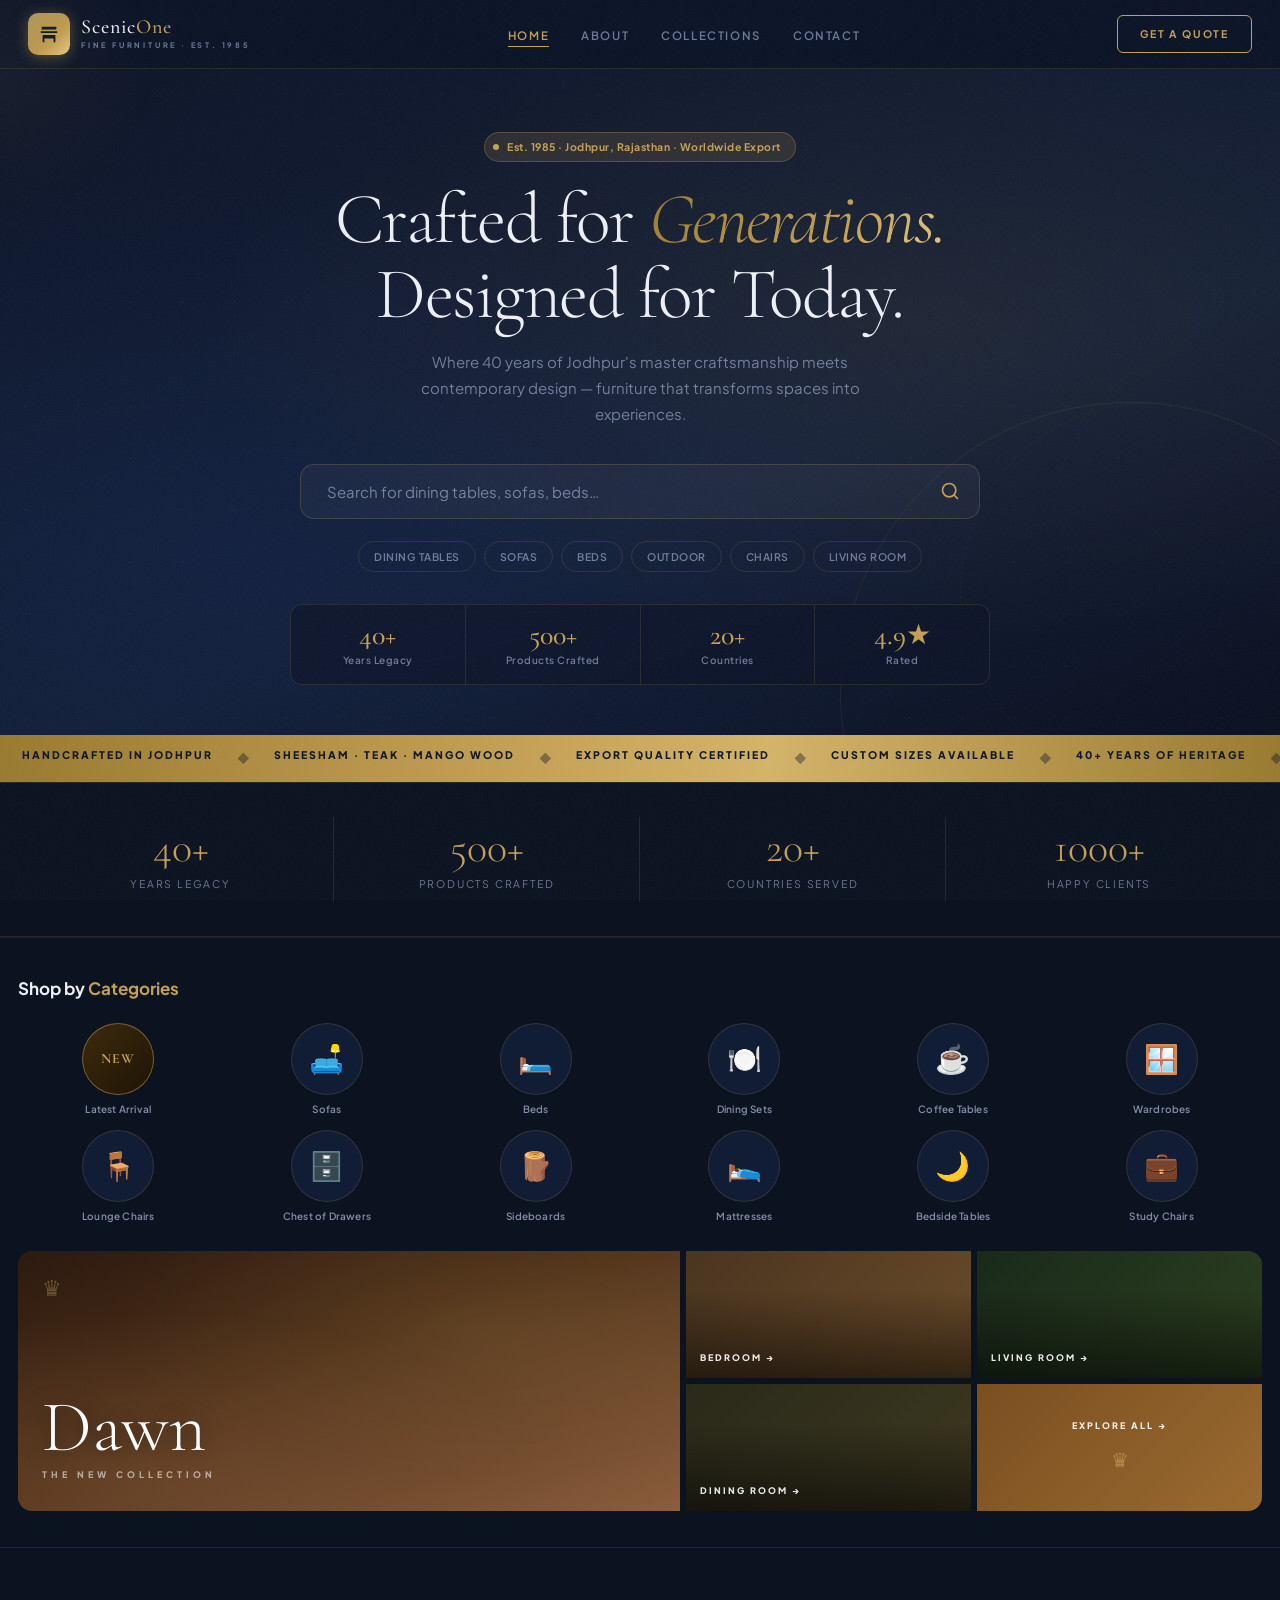
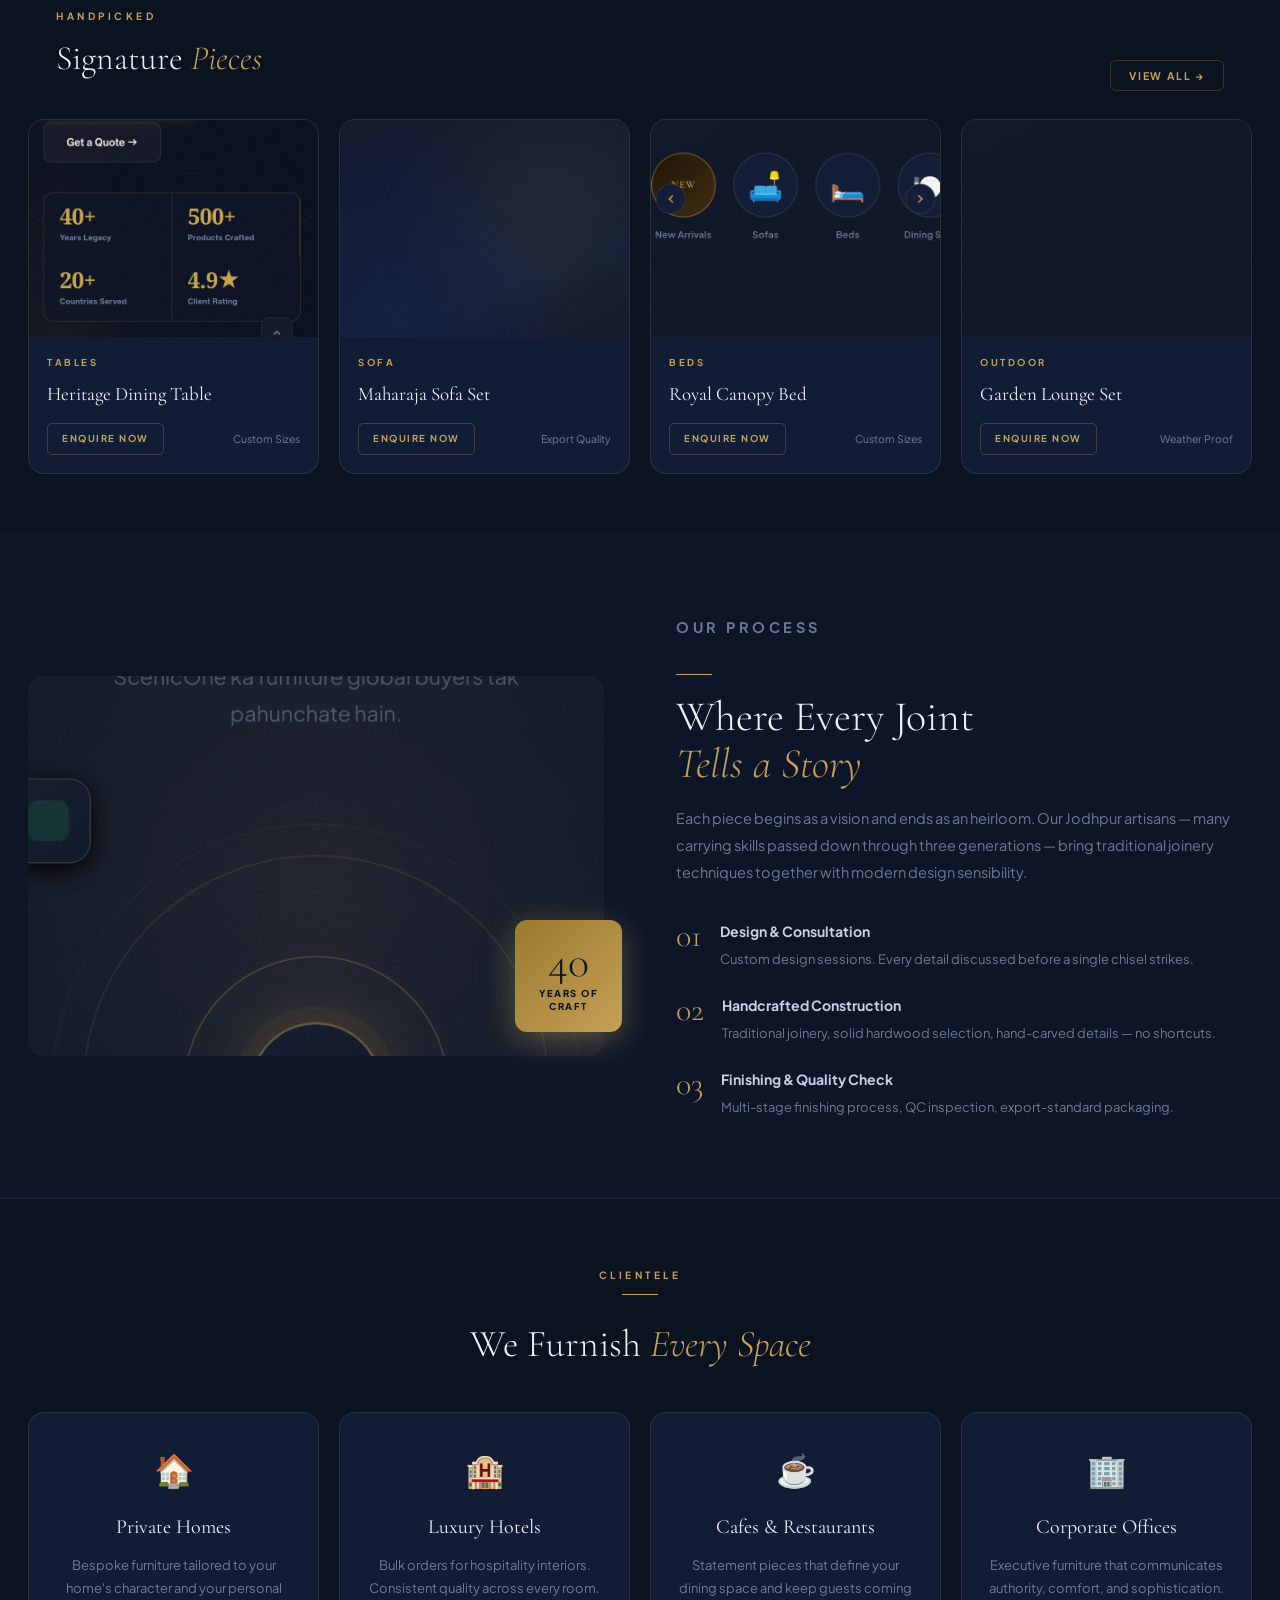
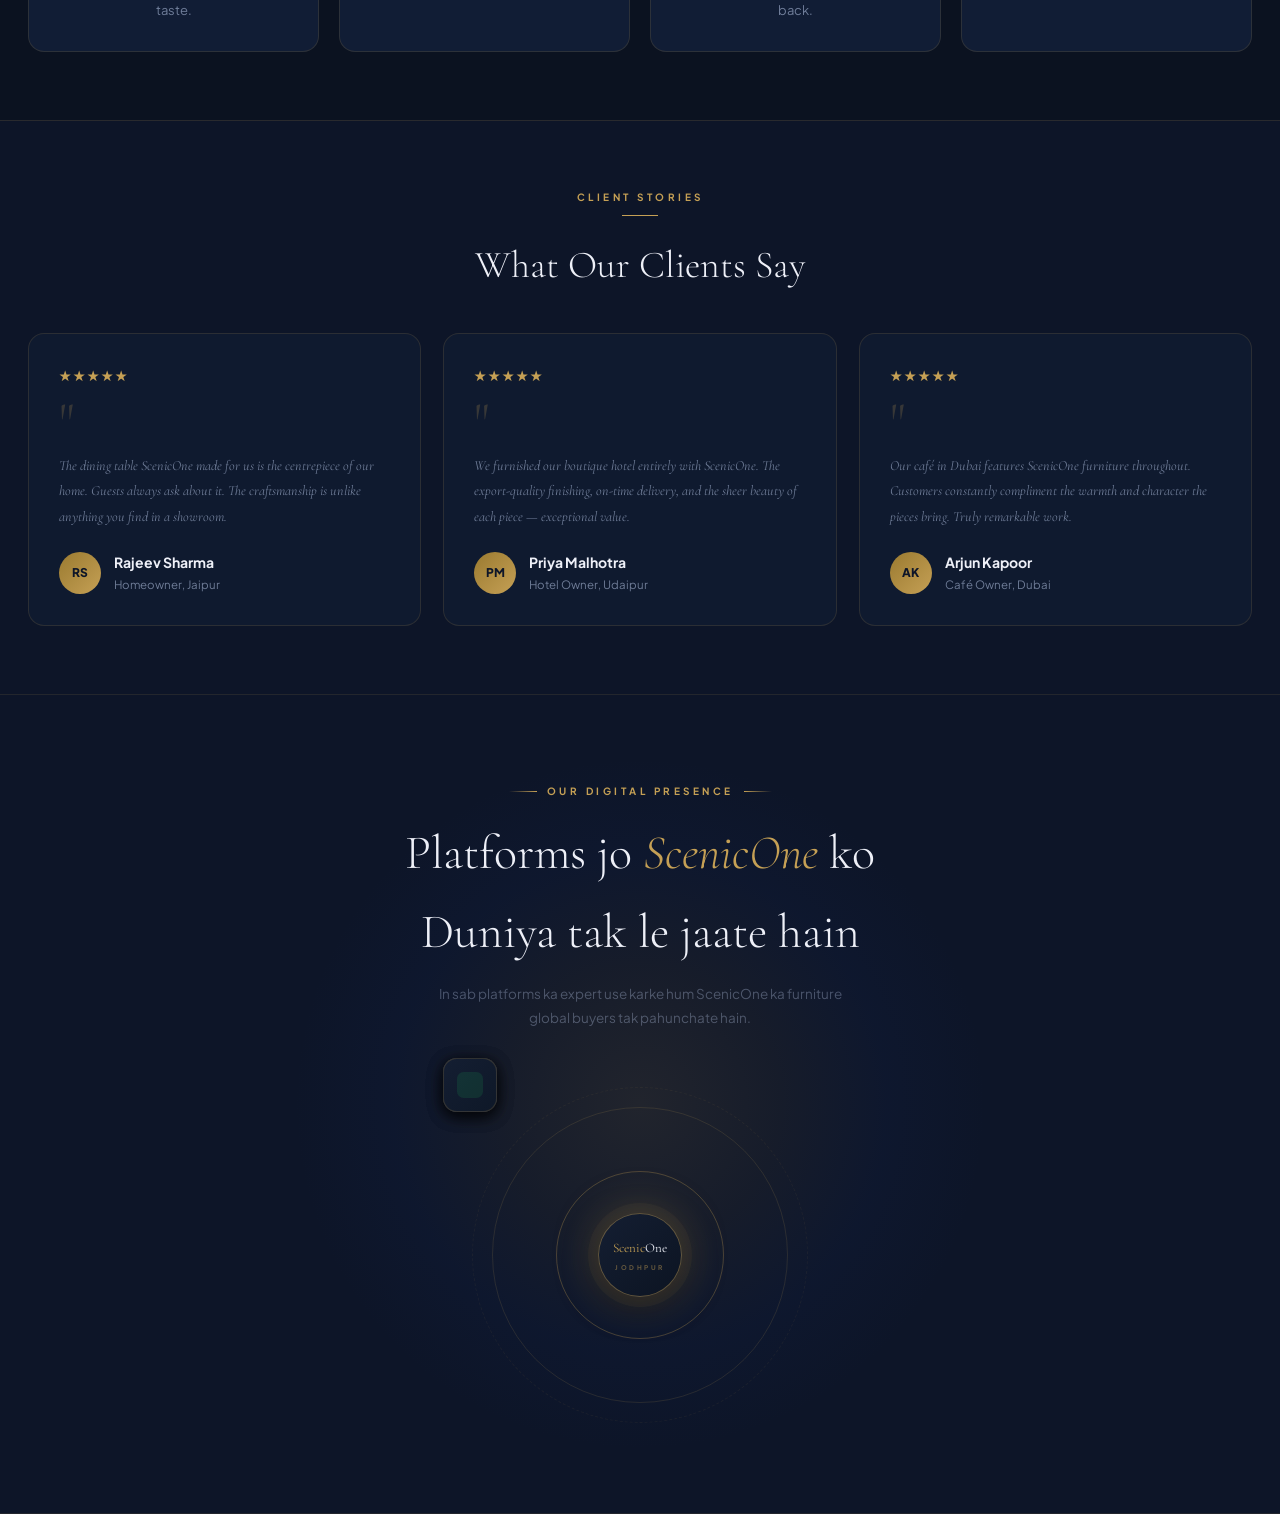
==== scenicone-v3.html @ be7e0709 "Add files via upload" ====
<!DOCTYPE html>
<html lang="en">
<head>
<meta charset="UTF-8"/>
<meta name="viewport" content="width=device-width, initial-scale=1.0"/>
<title>ScenicOne Furniture — Luxury Handcrafted Furniture, Jodhpur</title>
<meta name="description" content="ScenicOne crafts premium handmade furniture in Jodhpur, Rajasthan. 40+ years of heritage craftsmanship. Tables, chairs, beds, sofas, dining sets & outdoor furniture. Worldwide export."/>
<meta name="keywords" content="furniture jodhpur, handcrafted furniture india, luxury furniture rajasthan, export furniture jodhpur, scenicone furniture, wooden furniture jodhpur"/>
<meta name="author" content="ScenicOne Furniture"/>
<meta property="og:title" content="ScenicOne Furniture — Luxury Handcrafted Furniture"/>
<meta property="og:description" content="40+ years of Jodhpur craftsmanship. Premium furniture for homes, hotels, restaurants & offices. Worldwide export."/>
<meta property="og:type" content="website"/>
<meta property="og:url" content="https://www.scenicone.com"/>
<meta name="theme-color" content="#c5a055"/>
<link rel="preconnect" href="https://fonts.googleapis.com"/>
<link rel="preconnect" href="https://fonts.gstatic.com" crossorigin/>
<link href="https://fonts.googleapis.com/css2?family=Cormorant+Garamond:ital,wght@0,300;0,400;0,500;0,600;1,300;1,400;1,600&family=Plus+Jakarta+Sans:wght@300;400;500;600;700;800&display=swap" rel="stylesheet"/>
<style>
/* ═══════════════════════════════════════
   ROOT — Midnight Navy + Warm Gold
═══════════════════════════════════════ */
:root{
  --gold:#c5a055;
  --gold-mid:#d4b468;
  --gold-light:#e8cc88;
  --gold-deep:#9a7a30;
  --gold-pale:rgba(197,160,85,0.08);
  --gold-pale2:rgba(197,160,85,0.15);
  --gold-dim:rgba(197,160,85,0.5);
  --bg:#0d1528;
  --bg2:#0b1220;
  --bg3:#111d35;
  --bg4:#0f192e;
  --card:#111d35;
  --card2:#0f1a2f;
  --border:rgba(197,160,85,0.15);
  --border2:rgba(255,255,255,0.06);
  --divider:rgba(255,255,255,0.05);
  --text:#eef0f8;
  --text2:#c8d0e8;
  --muted:rgba(180,195,225,0.58);
  --muted2:rgba(180,195,225,0.35);
  --radius:12px;
  --radius-lg:16px;
  --shadow:0 4px 24px rgba(0,0,0,0.45);
  --shadow-lg:0 12px 48px rgba(0,0,0,0.55);
  --shadow-gold:0 4px 24px rgba(197,160,85,0.18);
}
*{margin:0;padding:0;box-sizing:border-box;}
html{scroll-behavior:smooth;}
body{
  background:var(--bg);color:var(--text);
  font-family:'Plus Jakarta Sans',sans-serif;
  font-size:15px;line-height:1.65;overflow-x:hidden;
}

/* Grain overlay */
body::before{
  content:'';position:fixed;inset:0;
  background-image:url("data:image/svg+xml,%3Csvg xmlns='http://www.w3.org/2000/svg' width='260' height='260'%3E%3Cfilter id='n'%3E%3CfeTurbulence type='fractalNoise' baseFrequency='0.78' numOctaves='4' stitchTiles='stitch'/%3E%3CfeColorMatrix type='saturate' values='0'/%3E%3C/filter%3E%3Crect width='260' height='260' filter='url(%23n)' opacity='1'/%3E%3C/svg%3E");
  opacity:0.04;pointer-events:none;z-index:9998;
}

/* Scroll bar */
::-webkit-scrollbar{width:4px;}
::-webkit-scrollbar-track{background:var(--bg2);}
::-webkit-scrollbar-thumb{background:rgba(197,160,85,0.35);border-radius:2px;}
::-webkit-scrollbar-thumb:hover{background:var(--gold);}

/* Progress bar */
#scroll-bar{
  position:fixed;top:0;left:0;height:2px;
  background:linear-gradient(90deg,var(--gold-deep),var(--gold),var(--gold-light));
  width:0%;z-index:9999;
  box-shadow:0 0 8px rgba(197,160,85,0.5);
}

/* ═══ UTILITIES ═══ */
.label-caps{font-size:10px;letter-spacing:3.5px;text-transform:uppercase;color:var(--gold);font-weight:700;display:block;}
.gold-line{width:36px;height:1px;background:var(--gold);margin:10px 0 18px;}
.gold-line.center{margin:10px auto 18px;}
em{font-style:italic;color:var(--gold);}
.serif{font-family:'Cormorant Garamond',serif;}

/* ═══ REVEAL ═══ */
.reveal{opacity:1;transform:none;transition:opacity 0.65s ease,transform 0.65s ease;}
.reveal.visible{opacity:1;transform:none;}
.reveal-delay-1{transition-delay:0.11s;}
.reveal-delay-2{transition-delay:0.22s;}
.reveal-delay-3{transition-delay:0.33s;}

/* Cursor glow */
#cursor-glow{
  position:fixed;width:320px;height:320px;border-radius:50%;
  background:radial-gradient(circle,rgba(197,160,85,0.05) 0%,transparent 70%);
  pointer-events:none;z-index:9990;
  transform:translate(-50%,-50%);
  transition:left 0.12s ease,top 0.12s ease;
}

/* ═══════════════════════════════════════
   NAV
═══════════════════════════════════════ */
#navbar{
  position:fixed;top:0;left:0;right:0;z-index:1000;
  background:rgba(13,21,40,0.92);
  backdrop-filter:blur(22px) saturate(1.3);
  -webkit-backdrop-filter:blur(22px) saturate(1.3);
  border-bottom:1px solid var(--border);
  transition:all 0.3s;
}
#navbar .container{
  max-width:1280px;margin:0 auto;padding:0 28px;
  display:flex;align-items:center;justify-content:space-between;height:68px;
}
#navbar.scrolled{background:rgba(10,16,34,0.98);box-shadow:0 2px 24px rgba(0,0,0,0.5);}

/* Logo */
.nav-logo{display:flex;align-items:center;gap:11px;text-decoration:none;}
.logo-icon{
  width:42px;height:42px;border-radius:10px;flex-shrink:0;
  background:linear-gradient(135deg,var(--gold-deep) 0%,var(--gold) 65%,var(--gold-light) 100%);
  display:flex;align-items:center;justify-content:center;
  box-shadow:0 2px 14px rgba(197,160,85,0.4);
  position:relative;overflow:hidden;
}
.logo-icon::before{content:'';position:absolute;inset:0;background:linear-gradient(135deg,rgba(255,255,255,0.22) 0%,transparent 55%);}
.logo-icon svg{width:22px;height:22px;fill:#0d1528;position:relative;z-index:1;}
.logo-text-wrap{display:flex;flex-direction:column;}
.logo-text{
  font-family:'Cormorant Garamond',serif;
  font-size:20px;font-weight:500;letter-spacing:1px;line-height:1;color:var(--text);
}
.logo-text span{color:var(--gold);}
.logo-sub{font-size:7.5px;font-weight:700;letter-spacing:2.8px;text-transform:uppercase;color:var(--muted);margin-top:2px;}

.nav-links{display:flex;gap:32px;list-style:none;}
.nav-links a{
  font-size:11.5px;font-weight:600;letter-spacing:1.6px;
  text-transform:uppercase;text-decoration:none;
  color:var(--muted);transition:color 0.2s;
  position:relative;padding-bottom:2px;
}
.nav-links a::after{content:'';position:absolute;bottom:-2px;left:0;width:0;height:1px;background:var(--gold);transition:width 0.25s;}
.nav-links a:hover,.nav-links a.active{color:var(--gold);}
.nav-links a:hover::after,.nav-links a.active::after{width:100%;}

.nav-right{display:flex;align-items:center;gap:12px;}
.btn-nav-cta{
  padding:9px 22px;border:1.5px solid var(--gold);color:var(--gold);
  background:transparent;font-family:'Plus Jakarta Sans',sans-serif;
  font-size:10.5px;font-weight:700;letter-spacing:1.8px;
  text-transform:uppercase;text-decoration:none;border-radius:6px;
  transition:all 0.22s;
}
.btn-nav-cta:hover{background:var(--gold);color:#0d1528;}

.nav-hamburger{display:none;flex-direction:column;gap:5px;background:none;border:none;cursor:pointer;padding:4px;}
.nav-hamburger span{display:block;width:22px;height:1.5px;background:var(--text);border-radius:2px;transition:all 0.3s;}

.nav-mobile-menu{
  display:none;position:fixed;top:68px;left:0;right:0;
  background:rgba(10,16,32,0.99);backdrop-filter:blur(24px);
  border-bottom:1px solid var(--border);
  padding:12px 28px 24px;z-index:999;flex-direction:column;gap:2px;
}
.nav-mobile-menu.open{display:flex;}
.nav-mobile-menu a{
  color:var(--text);text-decoration:none;
  font-size:15px;padding:13px 0;
  border-bottom:1px solid var(--divider);transition:color 0.2s;
}
.nav-mobile-menu a:hover{color:var(--gold);}

/* ═══════════════════════════════════════
   SEARCH HERO
═══════════════════════════════════════ */
#search-hero{
  margin-top:68px;
  background:linear-gradient(160deg,#0d1528 0%,#111d35 60%,#0a1020 100%);
  padding:64px 28px 50px;position:relative;overflow:hidden;
}
#search-hero::before{
  content:'';position:absolute;inset:0;
  background:
    radial-gradient(ellipse at 72% 38%,rgba(197,160,85,0.08) 0%,transparent 55%),
    radial-gradient(ellipse at 18% 72%,rgba(30,60,140,0.15) 0%,transparent 55%);
  pointer-events:none;
}
/* Star-dot pattern */
#search-hero::after{
  content:'';position:absolute;inset:0;
  background-image:radial-gradient(rgba(197,160,85,0.22) 1px,transparent 1px);
  background-size:52px 52px;opacity:0.18;pointer-events:none;
}
/* Spinning rings in hero */
.hero-ring{
  position:absolute;border-radius:50%;pointer-events:none;
}
.hero-ring-1{
  right:-140px;top:50%;width:580px;height:580px;
  border:1px solid rgba(197,160,85,0.09);
  animation:spin-slow 48s linear infinite;
}
.hero-ring-2{
  right:-60px;top:50%;width:380px;height:380px;
  border:1px dashed rgba(197,160,85,0.06);
  animation:spin-slow 30s linear infinite reverse;
}
@keyframes spin-slow{
  from{transform:translateY(-50%) rotate(0deg);}
  to{transform:translateY(-50%) rotate(360deg);}
}

.search-hero-inner{max-width:1280px;margin:0 auto;position:relative;z-index:1;}
.search-hero-top{text-align:center;margin-bottom:34px;}
.search-hero-top .label-caps{margin-bottom:16px;}
.search-hero-top h1{
  font-family:'Cormorant Garamond',serif;
  font-size:clamp(38px,6vw,72px);
  font-weight:300;line-height:1.05;letter-spacing:-1.5px;
  color:var(--text);margin-bottom:16px;
}
.search-hero-top h1 em{
  background:linear-gradient(120deg,var(--gold-deep) 0%,var(--gold) 35%,var(--gold-light) 55%,var(--gold) 100%);
  background-size:200% auto;
  -webkit-background-clip:text;-webkit-text-fill-color:transparent;background-clip:text;
  font-style:italic;animation:shine 4s linear infinite;
}
@keyframes shine{0%{background-position:0% center;}100%{background-position:200% center;}}
.search-hero-top p{font-size:15px;color:var(--muted);max-width:480px;margin:0 auto;line-height:1.75;}

/* Pill badge */
.hero-pill{
  display:inline-flex;align-items:center;gap:8px;
  background:var(--gold-pale2);border:1px solid rgba(197,160,85,0.28);
  padding:5px 14px 5px 8px;border-radius:100px;margin-bottom:20px;
}
.hero-pill .pdot{width:6px;height:6px;background:var(--gold);border-radius:50%;animation:pulse 1.8s infinite;}
@keyframes pulse{0%,100%{opacity:1;}50%{opacity:0.3;}}
.hero-pill .ptxt{font-size:10.5px;font-weight:700;color:var(--gold);letter-spacing:0.5px;}

/* Stats row in hero */
.hero-stats-bar{
  display:flex;gap:0;
  border:1px solid var(--border);border-radius:var(--radius);
  overflow:hidden;background:rgba(13,21,40,0.7);
  backdrop-filter:blur(12px);
  max-width:700px;margin:32px auto 0;
}
.hstat{padding:16px 24px;border-right:1px solid var(--border);flex:1;text-align:center;}
.hstat:last-child{border-right:none;}
.hstat .hnum{
  font-family:'Cormorant Garamond',serif;
  font-size:28px;font-weight:500;color:var(--gold);line-height:1;margin-bottom:3px;
}
.hstat .hlbl{font-size:10px;color:var(--muted);font-weight:600;letter-spacing:0.5px;}

/* Search bar */
.search-bar-wrap{max-width:680px;margin:36px auto 22px;position:relative;}
.search-bar-wrap input{
  width:100%;padding:17px 58px 17px 26px;
  background:rgba(255,255,255,0.04);
  border:1.5px solid rgba(197,160,85,0.22);
  border-radius:14px;color:var(--text);
  font-family:'Plus Jakarta Sans',sans-serif;font-size:15px;outline:none;
  transition:border-color 0.25s,background 0.25s,box-shadow 0.25s;
}
.search-bar-wrap input::placeholder{color:var(--muted);}
.search-bar-wrap input:focus{
  border-color:var(--gold);
  background:rgba(197,160,85,0.04);
  box-shadow:0 0 0 3px rgba(197,160,85,0.1),0 4px 28px rgba(0,0,0,0.35);
}
.search-bar-wrap .search-icon{
  position:absolute;right:20px;top:50%;transform:translateY(-50%);
  color:var(--gold);display:flex;align-items:center;pointer-events:none;
}
.search-suggestions{display:flex;flex-wrap:wrap;gap:8px;justify-content:center;}
.search-suggestions a{
  padding:6px 15px;border:1px solid rgba(197,160,85,0.15);
  border-radius:100px;color:var(--muted);
  font-size:10.5px;font-weight:600;letter-spacing:0.5px;
  text-decoration:none;text-transform:uppercase;transition:all 0.2s;
}
.search-suggestions a:hover{border-color:var(--gold);color:var(--gold);background:var(--gold-pale);}

/* ═══════════════════════════════════════
   MARQUEE BAND
═══════════════════════════════════════ */
.marquee-band{
  background:linear-gradient(90deg,var(--gold-deep),var(--gold) 40%,var(--gold-mid) 60%,var(--gold-deep));
  padding:11px 0;overflow:hidden;
}
.marquee-track{display:flex;white-space:nowrap;animation:mq 30s linear infinite;}
@keyframes mq{from{transform:translateX(0);}to{transform:translateX(-50%);}}
.mq-item{font-size:10.5px;font-weight:800;color:#0d1528;padding:0 22px;letter-spacing:2px;text-transform:uppercase;}
.mq-dot{color:rgba(13,21,40,0.4);margin:0 2px;}

/* ═══════════════════════════════════════
   STATS STRIP
═══════════════════════════════════════ */
#stats{
  background:var(--bg2);
  border-top:1px solid var(--border);
  border-bottom:1px solid var(--border);
  padding:34px 28px;
}
#stats .container{max-width:1280px;margin:0 auto;display:grid;grid-template-columns:repeat(4,1fr);}
.stat-item{text-align:center;padding:10px 0;border-right:1px solid var(--border);}
.stat-item:last-child{border-right:none;}
.stat-number{
  font-family:'Cormorant Garamond',serif;
  font-size:42px;font-weight:300;color:var(--gold);line-height:1;
}
.stat-label{font-size:10.5px;letter-spacing:1.8px;text-transform:uppercase;color:var(--muted);margin-top:6px;}

/* ═══════════════════════════════════════
   SECTION HEADER
═══════════════════════════════════════ */
.section-header{
  max-width:1280px;margin:0 auto 28px;padding:0 28px;
  display:flex;align-items:flex-end;justify-content:space-between;
}
.section-header-left .label-caps{margin-bottom:7px;}
.section-header-left h2{
  font-family:'Cormorant Garamond',serif;
  font-size:clamp(22px,3vw,34px);font-weight:300;color:var(--text);
}
.section-header-right a{
  font-size:10.5px;letter-spacing:1.8px;text-transform:uppercase;
  color:var(--gold);text-decoration:none;font-weight:700;
  padding:8px 18px;border:1px solid rgba(197,160,85,0.25);
  border-radius:6px;transition:all 0.2s;
}
.section-header-right a:hover{background:var(--gold-pale);border-color:var(--gold-dim);}

/* ═══════════════════════════════════════
   CATEGORIES SCROLL
═══════════════════════════════════════ */
#categories-scroll{padding:56px 0 44px;background:var(--bg);position:relative;}
.cats-scroll-wrap{position:relative;}
.cats-scroll-track{
  display:flex;gap:22px;overflow-x:auto;scroll-snap-type:x mandatory;
  padding:8px 28px 20px;-webkit-overflow-scrolling:touch;scrollbar-width:none;
}
.cats-scroll-track::-webkit-scrollbar{display:none;}
.cat-pill{
  flex-shrink:0;scroll-snap-align:start;
  display:flex;flex-direction:column;align-items:center;gap:12px;
  text-decoration:none;cursor:pointer;transition:transform 0.2s;
}
.cat-pill:hover{transform:translateY(-5px);}
.cat-pill-circle{
  width:100px;height:100px;border-radius:50%;
  background:var(--card);border:1.5px solid rgba(197,160,85,0.14);
  display:flex;align-items:center;justify-content:center;
  overflow:hidden;position:relative;
  transition:border-color 0.25s,box-shadow 0.25s;
}
.cat-pill:hover .cat-pill-circle{
  border-color:rgba(197,160,85,0.5);
  box-shadow:0 0 24px rgba(197,160,85,0.16);
}
.cat-emoji{font-size:36px;}
.cat-pill-label{
  font-size:11.5px;font-weight:600;letter-spacing:0.3px;
  color:var(--muted);white-space:nowrap;transition:color 0.2s;
}
.cat-pill:hover .cat-pill-label{color:var(--text);}
.scroll-arrow{
  position:absolute;top:50%;transform:translateY(-60%);
  width:38px;height:38px;border-radius:50%;
  background:var(--card);border:1px solid rgba(197,160,85,0.22);
  color:var(--gold);display:flex;align-items:center;justify-content:center;
  cursor:pointer;z-index:10;transition:all 0.2s;user-select:none;
}
.scroll-arrow:hover{background:var(--gold-pale);border-color:var(--gold);box-shadow:0 0 16px rgba(197,160,85,0.22);}
.scroll-arrow.left{left:6px;}
.scroll-arrow.right{right:6px;}

/* ═══════════════════════════════════════
   COLLECTION HERO GRID
═══════════════════════════════════════ */
#collection-hero-wrap{padding:0 28px 72px;background:var(--bg);}
#collection-hero-wrap .inner{max-width:1280px;margin:0 auto;}
.coll-hero-grid{display:grid;grid-template-rows:auto auto;gap:4px;}
.coll-hero-main{
  position:relative;width:100%;aspect-ratio:16/7;min-height:280px;
  border-radius:16px 16px 0 0;overflow:hidden;
  background:linear-gradient(135deg,#0e1828 0%,#1a2540 40%,#0c1530 100%);
  display:flex;align-items:center;justify-content:center;
}
/* Gold shimmer lines in main hero */
.coll-hero-main::before{
  content:'';position:absolute;inset:0;
  background:
    linear-gradient(45deg,transparent 40%,rgba(197,160,85,0.04) 50%,transparent 60%),
    radial-gradient(ellipse at 50% 50%,rgba(197,160,85,0.07) 0%,transparent 60%);
  pointer-events:none;
}
.coll-hero-main-content{text-align:center;z-index:2;position:relative;}
.coll-title-main{
  font-family:'Cormorant Garamond',serif;
  font-size:clamp(44px,7.5vw,88px);font-weight:300;
  color:#fff;line-height:0.92;letter-spacing:-2px;
  text-shadow:0 2px 30px rgba(0,0,0,0.4);
}
.coll-crown{display:inline-block;width:28px;height:20px;margin-bottom:4px;vertical-align:middle;}
.coll-sub{font-size:11px;letter-spacing:5px;text-transform:uppercase;color:rgba(255,255,255,0.55);margin-top:12px;font-weight:600;}
.coll-hero-bottom{display:grid;grid-template-columns:1fr 1fr;grid-template-rows:1fr 1fr;gap:4px;}
.coll-sub-card{
  position:relative;overflow:hidden;aspect-ratio:4/3;cursor:pointer;
  transition:transform 0.3s;
}
.coll-sub-card:hover{transform:scale(1.01);}
.coll-sub-card:nth-child(3){border-radius:0 0 0 16px;}
.coll-sub-overlay{position:absolute;inset:0;background:linear-gradient(to bottom,rgba(8,12,26,0.05) 0%,rgba(8,12,26,0.7) 100%);}
.coll-sub-content{position:absolute;bottom:20px;left:22px;z-index:2;}
.coll-room-label{
  font-size:11px;letter-spacing:3px;text-transform:uppercase;
  color:rgba(255,255,255,0.92);font-weight:700;
  display:flex;align-items:center;gap:6px;
  transition:color 0.2s;
}
.coll-room-label::after{content:'→';font-size:14px;color:var(--gold);}
.coll-sub-card:hover .coll-room-label{color:var(--gold);}
.bg-bedroom{background:linear-gradient(135deg,#16101e 0%,#241638 100%);}
.bg-living{background:linear-gradient(135deg,#1c1409 0%,#2d2010 100%);}
.bg-dining{background:linear-gradient(135deg,#0f1a10 0%,#1a2c1a 100%);}
.coll-explore-card{
  position:relative;overflow:hidden;aspect-ratio:4/3;
  background:linear-gradient(135deg,#1e2a14,#2d3d1a);
  display:flex;align-items:center;justify-content:center;
  cursor:pointer;border-radius:0 0 16px 0;transition:background 0.3s;
}
.coll-explore-card:hover{background:linear-gradient(135deg,#253516,#374a20);}
.coll-explore-inner{text-align:center;}
.explore-label{
  font-size:10.5px;letter-spacing:3.5px;text-transform:uppercase;
  color:rgba(255,255,255,0.75);font-weight:700;
  display:flex;align-items:center;justify-content:center;gap:8px;
}
.explore-label::after{content:'→';color:var(--gold);}
.coll-explore-icon{
  width:52px;height:52px;border-radius:50%;background:var(--gold);
  display:flex;align-items:center;justify-content:center;
  margin:12px auto 0;font-size:22px;
}

/* ═══════════════════════════════════════
   FEATURED PRODUCTS
═══════════════════════════════════════ */
#featured{padding:60px 28px;background:var(--bg2);border-top:1px solid var(--border);}
#featured .inner{max-width:1280px;margin:0 auto;}
.products-row{display:grid;grid-template-columns:repeat(4,1fr);gap:20px;margin-top:32px;}
.product-card{
  background:var(--card);border:1px solid var(--border);
  border-radius:var(--radius-lg);overflow:hidden;
  transition:border-color 0.25s,box-shadow 0.25s,transform 0.25s;cursor:pointer;
}
.product-card:hover{
  border-color:var(--gold-dim);
  box-shadow:0 8px 32px rgba(0,0,0,0.4),0 0 20px rgba(197,160,85,0.09);
  transform:translateY(-4px);
}
.product-card-img{
  aspect-ratio:4/3;overflow:hidden;background:var(--card2);
  display:flex;align-items:center;justify-content:center;position:relative;
}
.product-card-img::after{
  content:attr(data-label);
  position:absolute;inset:0;display:flex;align-items:center;justify-content:center;
  font-family:'Cormorant Garamond',serif;font-size:38px;
  color:rgba(197,160,85,0.22);letter-spacing:2px;
}
.product-card-img img{
  width:100%;height:100%;object-fit:cover;
  transition:transform 0.4s ease;position:relative;z-index:1;
}
.product-card:hover .product-card-img img{transform:scale(1.05);}

/* Enquire overlay on hover */
.product-card-img-overlay{
  position:absolute;inset:0;background:rgba(8,12,26,0);
  display:flex;align-items:center;justify-content:center;
  transition:background 0.3s;z-index:2;
}
.product-card:hover .product-card-img-overlay{background:rgba(8,12,26,0.4);}
.product-card-enquire{
  background:var(--gold);color:#0d1528;
  padding:9px 20px;border-radius:7px;
  font-size:10.5px;font-weight:800;letter-spacing:1px;text-transform:uppercase;
  opacity:0;transform:translateY(10px);
  transition:all 0.26s;cursor:pointer;border:none;text-decoration:none;
  display:inline-block;
}
.product-card:hover .product-card-enquire{opacity:1;transform:translateY(0);}

.product-card-body{padding:18px;}
.product-card-category{font-size:9.5px;letter-spacing:2.5px;text-transform:uppercase;color:var(--gold);margin-bottom:7px;font-weight:700;}
.product-card-name{font-family:'Cormorant Garamond',serif;font-size:19px;font-weight:400;color:var(--text);margin-bottom:14px;}
.product-card-footer{display:flex;align-items:center;justify-content:space-between;}
.btn-enquire{
  font-size:9.5px;font-weight:700;letter-spacing:1.5px;
  text-transform:uppercase;color:var(--gold);
  border:1px solid rgba(197,160,85,0.28);
  padding:7px 14px;border-radius:5px;
  cursor:pointer;transition:all 0.2s;text-decoration:none;
}
.btn-enquire:hover{background:var(--gold-pale);border-color:var(--gold);}
.product-meta{font-size:10.5px;color:var(--muted);}

/* ═══════════════════════════════════════
   CRAFTSMANSHIP
═══════════════════════════════════════ */
#craftsmanship{padding:80px 28px;background:var(--bg);}
#craftsmanship .inner{max-width:1280px;margin:0 auto;}
.craft-grid{display:grid;grid-template-columns:1fr 1fr;gap:72px;align-items:center;}
.craft-image{position:relative;border-radius:var(--radius-lg);overflow:visible;min-height:380px;}
.craft-image-placeholder{
  width:100%;min-height:380px;border-radius:var(--radius-lg);
  background:linear-gradient(135deg,#0e1828 0%,#1a2540 50%,#0e1828 100%);
  display:flex;flex-direction:column;align-items:center;justify-content:center;gap:16px;
  border:1px solid var(--border);
}
.craft-image-placeholder .craft-icon{font-size:56px;opacity:0.45;}
.craft-image-placeholder p{font-family:'Cormorant Garamond',serif;font-size:18px;color:rgba(197,160,85,0.4);letter-spacing:2px;}
.craft-image>img{width:100%;height:100%;object-fit:cover;border-radius:var(--radius-lg);position:absolute;inset:0;}
.craft-image-badge{
  position:absolute;bottom:24px;right:-18px;
  background:linear-gradient(135deg,var(--gold-deep),var(--gold));
  padding:20px 24px;border-radius:12px;
  color:#0d1528;text-align:center;
  box-shadow:0 8px 32px rgba(197,160,85,0.4);
}
.craft-image-badge .big-num{font-family:'Cormorant Garamond',serif;font-size:44px;font-weight:300;line-height:1;}
.craft-image-badge .small-label{font-size:9.5px;font-weight:800;letter-spacing:1.5px;text-transform:uppercase;margin-top:3px;line-height:1.3;}
.craft-content h2{font-family:'Cormorant Garamond',serif;font-size:clamp(28px,3.5vw,42px);font-weight:300;color:var(--text);line-height:1.12;margin-bottom:18px;}
.craft-content>p{color:var(--muted);font-size:14.5px;line-height:1.85;margin-bottom:34px;}
.craft-steps{display:flex;flex-direction:column;gap:24px;}
.craft-step{display:flex;gap:18px;align-items:flex-start;}
.craft-step-num{
  font-family:'Cormorant Garamond',serif;
  font-size:32px;font-weight:300;color:var(--gold);flex-shrink:0;line-height:1;
}
.craft-step-text h4{font-size:14px;font-weight:700;color:var(--text2);margin-bottom:5px;}
.craft-step-text p{font-size:13px;color:var(--muted);line-height:1.7;}

/* ═══════════════════════════════════════
   WHO WE SERVE
═══════════════════════════════════════ */
#serve{padding:68px 28px;background:var(--bg2);border-top:1px solid var(--border);}
#serve .inner{max-width:1280px;margin:0 auto;}
.serve-grid{display:grid;grid-template-columns:repeat(4,1fr);gap:20px;margin-top:36px;}
.serve-item{
  background:var(--card);border:1px solid var(--border);
  border-radius:var(--radius-lg);padding:30px 22px;text-align:center;
  transition:border-color 0.25s,box-shadow 0.25s,transform 0.25s;
  position:relative;overflow:hidden;
}
.serve-item::before{
  content:'';position:absolute;top:0;left:0;right:0;height:1.5px;
  background:linear-gradient(90deg,transparent,var(--gold),transparent);
  opacity:0;transition:opacity 0.3s;
}
.serve-item:hover::before{opacity:1;}
.serve-item:hover{border-color:var(--gold-dim);box-shadow:0 0 28px rgba(197,160,85,0.08);transform:translateY(-3px);}
.serve-icon-wrap{font-size:32px;margin-bottom:16px;}
.serve-item h3{font-family:'Cormorant Garamond',serif;font-size:20px;font-weight:400;color:var(--text);margin-bottom:10px;}
.serve-item p{font-size:13px;color:var(--muted);line-height:1.7;}

/* ═══════════════════════════════════════
   TESTIMONIALS
═══════════════════════════════════════ */
#testimonials{padding:68px 28px;background:var(--bg);border-top:1px solid var(--border);}
#testimonials .inner{max-width:1280px;margin:0 auto;}
.testimonials-grid{display:grid;grid-template-columns:repeat(3,1fr);gap:22px;margin-top:36px;}
.testimonial-card{
  background:var(--card2);border:1px solid var(--border);
  border-radius:var(--radius-lg);padding:30px;
  transition:border-color 0.25s,transform 0.25s,box-shadow 0.25s;
}
.testimonial-card:hover{border-color:rgba(197,160,85,0.3);transform:translateY(-3px);box-shadow:var(--shadow-gold);}
.testimonial-stars{color:var(--gold);font-size:14px;margin-bottom:16px;letter-spacing:2px;}
.testi-quote-mark{
  font-family:'Cormorant Garamond',serif;
  font-size:54px;font-weight:300;color:var(--gold);
  line-height:0.7;margin-bottom:12px;opacity:0.22;
}
.testimonial-card>p{
  font-size:14px;color:var(--muted);line-height:1.82;
  margin-bottom:22px;font-style:italic;
  font-family:'Cormorant Garamond',serif;
}
.testimonial-author{display:flex;align-items:center;gap:13px;}
.testimonial-avatar{
  width:42px;height:42px;border-radius:50%;
  background:linear-gradient(135deg,var(--gold-deep),var(--gold));
  display:flex;align-items:center;justify-content:center;
  font-size:12px;font-weight:800;color:#0d1528;flex-shrink:0;
}
.testimonial-author-info h4{font-size:14px;font-weight:700;color:var(--text);}
.testimonial-author-info p{font-size:11.5px;color:var(--muted);margin-top:2px;}

/* ═══════════════════════════════════════
   ORBIT SECTION
═══════════════════════════════════════ */
#sc-orbit{
  padding:88px 28px;position:relative;overflow:hidden;
  display:flex;flex-direction:column;align-items:center;
  background:var(--bg);
  border-top:1px solid rgba(197,160,85,0.12);
  border-bottom:1px solid rgba(197,160,85,0.12);
}
#sc-orbit::before{
  content:'';position:absolute;top:50%;left:50%;
  transform:translate(-50%,-50%);width:700px;height:700px;
  background:radial-gradient(circle,rgba(197,160,85,0.11) 0%,rgba(197,160,85,0.05) 28%,rgba(30,60,140,0.06) 50%,transparent 70%);
  pointer-events:none;z-index:0;
  animation:sc-breathe 4s ease-in-out infinite;
}
@keyframes sc-breathe{
  0%,100%{opacity:0.6;transform:translate(-50%,-50%) scale(1);}
  50%{opacity:1;transform:translate(-50%,-50%) scale(1.1);}
}
#sc-orbit>*{position:relative;z-index:1;}
.sc-orbit-tag{
  display:inline-flex;align-items:center;gap:10px;
  font-size:10px;font-weight:700;letter-spacing:3.5px;
  text-transform:uppercase;color:var(--gold);margin-bottom:14px;
}
.sc-orbit-tag::before,.sc-orbit-tag::after{content:'';width:28px;height:1px;}
.sc-orbit-tag::before{background:linear-gradient(90deg,transparent,var(--gold));}
.sc-orbit-tag::after{background:linear-gradient(90deg,var(--gold),transparent);}
.sc-orbit-title{
  font-family:'Cormorant Garamond',serif;
  font-size:clamp(26px,4vw,48px);font-weight:300;
  color:var(--text);text-align:center;margin-bottom:10px;
}
.sc-orbit-sub{
  font-size:13.5px;color:var(--muted2);text-align:center;
  max-width:420px;line-height:1.75;margin-bottom:56px;
}
.sc-orbit-stage{position:relative;width:340px;height:340px;flex-shrink:0;}
.sc-ring{
  position:absolute;top:50%;left:50%;
  border-radius:50%;transform:translate(-50%,-50%);pointer-events:none;
}
.sc-ring-1{width:168px;height:168px;border:1px solid rgba(197,160,85,0.3);animation:sc-spin 32s linear infinite;}
.sc-ring-2{width:296px;height:296px;border:1px solid rgba(197,160,85,0.14);animation:sc-spin 52s linear infinite reverse;}
.sc-ring-3{width:336px;height:336px;border:1px dashed rgba(197,160,85,0.07);}
@keyframes sc-spin{
  from{transform:translate(-50%,-50%) rotate(0deg);}
  to{transform:translate(-50%,-50%) rotate(360deg);}
}
.sc-hub{
  position:absolute;top:50%;left:50%;transform:translate(-50%,-50%);
  width:84px;height:84px;
  background:linear-gradient(135deg,#141e32,#0c1422);
  border:1.5px solid rgba(197,160,85,0.45);
  border-radius:50%;
  display:flex;flex-direction:column;align-items:center;justify-content:center;
  z-index:10;
  box-shadow:0 0 0 10px rgba(197,160,85,0.05),0 0 45px rgba(197,160,85,0.35),0 8px 32px rgba(0,0,0,0.6);
}
.sc-hub-name{font-family:'Cormorant Garamond',serif;font-size:13px;color:var(--text);}
.sc-hub-name span{color:var(--gold);}
.sc-hub-sub{font-size:6.5px;font-weight:700;letter-spacing:2.5px;color:rgba(197,160,85,0.5);text-transform:uppercase;margin-top:3px;}
.sc-icon{
  position:absolute;width:54px;height:54px;border-radius:14px;
  background:linear-gradient(135deg,#141e32,#0e1828);
  border:1px solid rgba(197,160,85,0.18);
  display:flex;align-items:center;justify-content:center;
  margin-left:-27px;margin-top:-27px;z-index:5;
  cursor:default;
  transition:border-color 0.3s,box-shadow 0.3s,transform 0.3s;
  box-shadow:0 4px 16px rgba(0,0,0,0.45);
}
.sc-icon:hover{border-color:rgba(197,160,85,0.65);transform:scale(1.14);box-shadow:0 0 20px rgba(197,160,85,0.35),0 8px 24px rgba(0,0,0,0.45);}
.sc-icon::after{
  content:attr(data-tip);
  position:absolute;bottom:-28px;left:50%;transform:translateX(-50%);
  background:var(--gold);color:#0c1422;
  font-size:7.5px;font-weight:800;letter-spacing:1.5px;text-transform:uppercase;
  padding:3px 8px;border-radius:4px;white-space:nowrap;
  opacity:0;pointer-events:none;transition:opacity 0.2s;
}
.sc-icon:hover::after{opacity:1;}
.sc-tags{display:flex;flex-wrap:wrap;justify-content:center;gap:8px;margin-top:56px;max-width:520px;}
.sc-tag{
  display:inline-flex;align-items:center;gap:7px;
  background:var(--gold-pale);border:1px solid rgba(197,160,85,0.16);
  padding:7px 15px;border-radius:100px;
  font-size:10.5px;font-weight:600;color:var(--muted);
  letter-spacing:0.3px;transition:all 0.25s;cursor:default;
}
.sc-tag:hover{background:rgba(197,160,85,0.1);border-color:rgba(197,160,85,0.42);color:var(--gold);}
.sc-tag-dot{width:4px;height:4px;border-radius:50%;background:var(--gold);flex-shrink:0;}

/* ═══════════════════════════════════════
   CTA BANNER
═══════════════════════════════════════ */
#cta-banner{
  padding:90px 28px;
  background:linear-gradient(135deg,#060a18 0%,#0d152a 45%,#0a1020 100%);
  border-top:1px solid var(--border);
  text-align:center;position:relative;overflow:hidden;
}
#cta-banner::before{
  content:'';position:absolute;inset:0;
  background:radial-gradient(ellipse at 50% -5%,rgba(197,160,85,0.18) 0%,transparent 60%);
  pointer-events:none;
}
#cta-banner h2{
  font-family:'Cormorant Garamond',serif;
  font-size:clamp(30px,4.5vw,56px);font-weight:300;
  color:var(--text);margin-bottom:14px;position:relative;
}
#cta-banner>p{font-size:14.5px;color:var(--muted);margin-bottom:36px;position:relative;}
.btn-group{display:flex;gap:14px;justify-content:center;flex-wrap:wrap;position:relative;}
.btn-gold{
  padding:15px 36px;background:var(--gold);color:#0d1528;
  border:none;border-radius:8px;
  font-family:'Plus Jakarta Sans',sans-serif;font-size:11.5px;font-weight:800;
  letter-spacing:1.8px;text-transform:uppercase;text-decoration:none;
  cursor:pointer;transition:all 0.22s;
  box-shadow:0 4px 24px rgba(197,160,85,0.35);
}
.btn-gold:hover{background:var(--gold-mid);box-shadow:0 0 32px rgba(197,160,85,0.45);transform:translateY(-2px);}
.btn-outline-gold{
  padding:15px 36px;border:1.5px solid var(--gold);color:var(--gold);
  background:transparent;border-radius:8px;
  font-family:'Plus Jakarta Sans',sans-serif;font-size:11.5px;font-weight:800;
  letter-spacing:1.8px;text-transform:uppercase;text-decoration:none;
  cursor:pointer;transition:all 0.22s;
}
.btn-outline-gold:hover{background:var(--gold-pale);transform:translateY(-2px);}

/* ═══════════════════════════════════════
   FOOTER
═══════════════════════════════════════ */
footer{background:#080f1e;border-top:1px solid var(--border);padding:64px 28px 28px;}
.footer-grid{
  max-width:1280px;margin:0 auto;
  display:grid;grid-template-columns:2fr 1fr 1fr 1.5fr;
  gap:52px;margin-bottom:52px;
}
.footer-brand .logo-text{font-family:'Cormorant Garamond',serif;font-size:22px;color:var(--text);}
.footer-brand .logo-text span{color:var(--gold);}
.footer-brand p{font-size:13px;color:var(--muted);line-height:1.75;margin-top:12px;max-width:260px;}
.footer-socials{display:flex;gap:10px;margin-top:22px;}
.footer-socials a{
  width:38px;height:38px;border-radius:9px;
  background:var(--card);border:1px solid var(--border);
  display:flex;align-items:center;justify-content:center;
  color:var(--muted);transition:all 0.2s;
}
.footer-socials a:hover{color:var(--gold);border-color:var(--gold);background:var(--gold-pale);}
.footer-col h4{font-size:10.5px;letter-spacing:2.5px;text-transform:uppercase;color:var(--text2);font-weight:700;margin-bottom:18px;}
.footer-col ul{list-style:none;display:flex;flex-direction:column;gap:11px;}
.footer-col ul a{font-size:13px;color:var(--muted);text-decoration:none;transition:color 0.2s;}
.footer-col ul a:hover{color:var(--gold);}
.footer-contact-item{display:flex;gap:10px;align-items:flex-start;margin-bottom:12px;}
.footer-contact-item .icon{font-size:14px;flex-shrink:0;margin-top:1px;}
.footer-contact-item span,.footer-contact-item a{font-size:13px;color:var(--muted);text-decoration:none;line-height:1.55;transition:color 0.2s;}
.footer-contact-item a:hover{color:var(--gold);}
.footer-map iframe{
  width:100%;height:120px;border-radius:9px;border:none;display:block;
  filter:grayscale(1) brightness(0.5) hue-rotate(200deg);
  transition:filter 0.3s;
}
.footer-map iframe:hover{filter:grayscale(0.4) brightness(0.7);}
.footer-bottom{
  max-width:1280px;margin:0 auto;
  padding-top:22px;border-top:1px solid var(--border);
  display:flex;justify-content:space-between;align-items:center;
  flex-wrap:wrap;gap:8px;font-size:12px;color:var(--muted2);
}

/* ═══════════════════════════════════════
   WHATSAPP FLOAT
═══════════════════════════════════════ */
#wa-float{
  position:fixed;bottom:28px;right:28px;z-index:999;
  width:54px;height:54px;border-radius:50%;
  background:#25D366;display:flex;align-items:center;justify-content:center;
  cursor:pointer;box-shadow:0 4px 24px rgba(37,211,102,0.44);
  transition:transform 0.2s,box-shadow 0.2s;
}
#wa-float:hover{transform:scale(1.09);box-shadow:0 6px 32px rgba(37,211,102,0.6);}
#wa-float svg{width:27px;height:27px;fill:#fff;}
.wa-tooltip{
  position:absolute;right:64px;top:50%;transform:translateY(-50%);
  background:var(--card);color:var(--text);
  font-size:12px;font-weight:600;white-space:nowrap;
  padding:7px 13px;border-radius:8px;
  border:1px solid var(--border);
  opacity:0;pointer-events:none;transition:opacity 0.2s;
  box-shadow:var(--shadow);
}
#wa-float:hover .wa-tooltip{opacity:1;}

/* Back to top */
.back-top{
  position:fixed;bottom:92px;right:28px;z-index:998;
  width:40px;height:40px;border-radius:10px;
  background:var(--card);border:1px solid var(--border);
  display:none;align-items:center;justify-content:center;
  cursor:pointer;color:var(--muted);transition:all 0.2s;
}
.back-top.show{display:flex;}
.back-top:hover{border-color:var(--gold);color:var(--gold);}

/* ═══════════════════════════════════════
   RESPONSIVE
═══════════════════════════════════════ */
@media(max-width:1024px){
  .products-row{grid-template-columns:repeat(2,1fr);}
  .craft-grid{grid-template-columns:1fr;}
  .craft-image-badge{right:16px;}
  .footer-grid{grid-template-columns:1fr 1fr;gap:36px;}
  .hero-stats-bar{grid-template-columns:repeat(2,1fr);}
}
@media(max-width:900px){
  .nav-links,.btn-nav-cta{display:none;}
  .nav-hamburger{display:flex;}
  .serve-grid{grid-template-columns:repeat(2,1fr);}
  .testimonials-grid{grid-template-columns:1fr 1fr;}
  .coll-hero-bottom{grid-template-columns:1fr 1fr;}
  #stats .container{grid-template-columns:repeat(2,1fr);}
  .stat-item:nth-child(2){border-right:none;}
  .stat-item:nth-child(3){border-right:1px solid var(--border);}
}
@media(max-width:600px){
  .products-row{grid-template-columns:1fr 1fr;gap:12px;}
  .serve-grid{grid-template-columns:1fr 1fr;}
  .footer-grid{grid-template-columns:1fr;}
  .testimonials-grid{grid-template-columns:1fr;}
  .coll-hero-main{aspect-ratio:4/3;}
  .coll-hero-bottom{grid-template-columns:1fr;}
  .cat-pill-circle{width:82px;height:82px;}
  #search-hero{padding:44px 18px 34px;}
  .hero-stats-bar{display:none;}
  #stats .container{grid-template-columns:1fr 1fr;}
  .stat-item:nth-child(3){border-right:none;}
  .btn-group{flex-direction:column;align-items:center;}
  .btn-gold,.btn-outline-gold{width:100%;max-width:300px;text-align:center;}
  .footer-bottom{flex-direction:column;text-align:center;}
}

/* ════════════════════════════════
   SHOP BY CATEGORY — v2
════════════════════════════════ */
#shop-cats{
  background:#0b1220;
  padding:36px 0 28px;
  border-top:1px solid rgba(197,160,85,0.1);
}
.sc2-inner{max-width:1280px;margin:0 auto;padding:0 18px;}
.sc2-title{
  font-family:'Plus Jakarta Sans',sans-serif;
  font-size:17px;font-weight:700;color:#eef0f8;
  margin-bottom:20px;
}
.sc2-title span{color:#c5a055;}
.sc2-grid{
  display:grid;
  grid-template-columns:repeat(6,1fr);
  gap:14px 8px;
}
@media(max-width:700px){
  .sc2-grid{grid-template-columns:repeat(4,1fr);gap:10px 6px;}
}
@media(max-width:400px){
  .sc2-grid{grid-template-columns:repeat(3,1fr);}
}
.sc2-item{
  display:flex;flex-direction:column;align-items:center;gap:8px;
  text-decoration:none;
}
.sc2-item:hover .sc2-circle{
  border-color:rgba(197,160,85,0.7);
  box-shadow:0 0 18px rgba(197,160,85,0.2);
  transform:translateY(-3px);
}
.sc2-circle{
  width:72px;height:72px;border-radius:50%;
  background:#111d35;
  border:1.5px solid rgba(197,160,85,0.18);
  display:flex;align-items:center;justify-content:center;
  font-size:28px;
  transition:all 0.22s;
}
@media(max-width:500px){
  .sc2-circle{width:62px;height:62px;font-size:24px;}
}
.sc2-new{
  background:linear-gradient(135deg,#3d2a0c,#1e1406);
  border-color:rgba(197,160,85,0.5);
  font-family:'Cormorant Garamond',serif;
  font-size:14px;font-weight:700;color:#c5a055;
  letter-spacing:1px;
}
.sc2-item p{
  font-size:10px;font-weight:600;color:rgba(180,195,225,0.7);
  text-align:center;line-height:1.3;letter-spacing:0.2px;
}

/* ════════════════════════════════
   COLLECTION HERO — Dawn Style
════════════════════════════════ */
#coll-dawn{
  background:#0b1220;
  padding:0 18px 36px;
}
.cd-inner{max-width:1280px;margin:0 auto;}
.cd-grid{
  display:grid;
  grid-template-columns:1.15fr 1fr;
  gap:6px;
  border-radius:14px;
  overflow:hidden;
}
@media(max-width:600px){
  .cd-grid{grid-template-columns:1fr;}
}

/* Big left card */
.cd-main{
  position:relative;
  min-height:260px;
  background:linear-gradient(160deg,#2c1a10 0%,#4a2e18 40%,#8b5e3c 100%);
  display:flex;align-items:flex-end;
  padding:28px 24px;
  text-decoration:none;
  overflow:hidden;
}
.cd-main-bg{
  position:absolute;inset:0;
  background:
    radial-gradient(ellipse at 70% 30%,rgba(197,160,85,0.12) 0%,transparent 55%),
    radial-gradient(ellipse at 20% 80%,rgba(139,94,60,0.3) 0%,transparent 50%);
}
.cd-main::before{
  content:'♛';
  position:absolute;top:18px;left:24px;
  font-size:22px;color:rgba(197,160,85,0.4);
}
.cd-main-text{position:relative;z-index:1;}
.cd-main-script{
  font-family:'Cormorant Garamond',serif;
  font-size:clamp(42px,8vw,72px);
  font-weight:300;color:#fff;
  line-height:0.9;
  text-shadow:0 2px 20px rgba(0,0,0,0.5);
}
.cd-main-sub{
  font-size:9px;font-weight:800;letter-spacing:4px;
  color:rgba(255,255,255,0.55);margin-top:8px;
  text-transform:uppercase;
}

/* Right 4 small cards */
.cd-right{
  display:grid;
  grid-template-columns:1fr 1fr;
  grid-template-rows:1fr 1fr;
  gap:6px;
}
.cd-card{
  position:relative;overflow:hidden;
  min-height:120px;
  display:flex;align-items:flex-end;
  padding:12px 14px;
  text-decoration:none;
  transition:transform 0.2s;
}
.cd-card:hover{transform:scale(1.02);}
.cd-overlay{position:absolute;inset:0;background:linear-gradient(to bottom,transparent 30%,rgba(0,0,0,0.55) 100%);}
.cd-bedroom{background:linear-gradient(135deg,#4a3520,#6b4c2a);}
.cd-living{background:linear-gradient(135deg,#1a2a1a,#2d4020);}
.cd-dining{background:linear-gradient(135deg,#2a2a1a,#3d3820);}
.cd-explore{
  background:linear-gradient(135deg,#7a4f20,#9a6a30);
  flex-direction:column;align-items:center;justify-content:center;gap:8px;
}
.cd-label{
  position:relative;z-index:1;
  font-size:9px;font-weight:800;letter-spacing:2px;
  color:rgba(255,255,255,0.9);text-transform:uppercase;
}
.cd-explore-lbl{
  font-size:9px;font-weight:800;letter-spacing:2px;
  color:rgba(255,255,255,0.9);text-transform:uppercase;
}
.cd-crown{font-size:20px;color:rgba(197,160,85,0.7);}

@media(max-width:600px){
  .cd-main{min-height:200px;}
  .cd-right{grid-template-columns:1fr 1fr;grid-template-rows:auto auto;}
  .cd-card{min-height:90px;}
}

</style>
</head>
<body><script>
document.addEventListener('DOMContentLoaded',function(){document.querySelectorAll('.reveal').forEach(function(e){e.classList.add('visible');});});
window.addEventListener('load',function(){document.querySelectorAll('.reveal').forEach(function(e){e.classList.add('visible');});});
</script>

<div id="scroll-bar"></div>
<div id="cursor-glow"></div>

<!-- ════════════════════ NAV ════════════════════ -->
<nav id="navbar">
  <div class="container">
    <a href="index.html" class="nav-logo">
      <div class="logo-icon">
        <svg viewBox="0 0 24 24" xmlns="http://www.w3.org/2000/svg">
          <path d="M4 4h16v3H4zM3 9h18v2H3zM5 13v8h2v-4h10v4h2V13z"/>
        </svg>
      </div>
      <div class="logo-text-wrap">
        <span class="logo-text">Scenic<span>One</span></span>
        <span class="logo-sub">Fine Furniture · Est. 1985</span>
      </div>
    </a>
    <ul class="nav-links">
      <li><a href="index.html" class="active">Home</a></li>
      <li><a href="about.html">About</a></li>
      <li><a href="products.html">Collections</a></li>
      <li><a href="contact.html">Contact</a></li>
    </ul>
    <div class="nav-right">
      <a href="enquiry.html" class="btn-nav-cta">Get a Quote</a>
      <button class="nav-hamburger" id="hamburger" aria-label="Open menu">
        <span></span><span></span><span></span>
      </button>
    </div>
  </div>
</nav>

<div class="nav-mobile-menu" id="mobileMenu">
  <a href="index.html">Home</a>
  <a href="about.html">About</a>
  <a href="products.html">Collections</a>
  <a href="enquiry.html">Get a Quote</a>
  <a href="contact.html">Contact</a>
</div>

<!-- ════════════════════ SEARCH HERO ════════════════════ -->
<section id="search-hero">
  <div class="hero-ring hero-ring-1"></div>
  <div class="hero-ring hero-ring-2"></div>
  <div class="search-hero-inner">
    <div class="search-hero-top reveal">
      <div class="hero-pill">
        <span class="pdot"></span>
        <span class="ptxt">Est. 1985 · Jodhpur, Rajasthan · Worldwide Export</span>
      </div>
      <h1>Crafted for <em>Generations.</em><br>Designed for Today.</h1>
      <p>Where 40 years of Jodhpur's master craftsmanship meets contemporary design — furniture that transforms spaces into experiences.</p>
    </div>
    <div class="search-bar-wrap reveal reveal-delay-1">
      <input type="text" id="searchInput" placeholder="Search for dining tables, sofas, beds…" autocomplete="off"/>
      <span class="search-icon">
        <svg width="20" height="20" viewBox="0 0 24 24" fill="none" stroke="currentColor" stroke-width="2" stroke-linecap="round" stroke-linejoin="round">
          <circle cx="11" cy="11" r="8"/><path d="m21 21-4.35-4.35"/>
        </svg>
      </span>
    </div>
    <div class="search-suggestions reveal reveal-delay-2">
      <a href="products.html?category=dining">Dining Tables</a>
      <a href="products.html?category=sofa">Sofas</a>
      <a href="products.html?category=beds">Beds</a>
      <a href="products.html?category=outdoor">Outdoor</a>
      <a href="products.html?category=chairs">Chairs</a>
      <a href="products.html?category=living">Living Room</a>
    </div>
    <div class="hero-stats-bar reveal reveal-delay-3">
      <div class="hstat"><div class="hnum">40+</div><div class="hlbl">Years Legacy</div></div>
      <div class="hstat"><div class="hnum">500+</div><div class="hlbl">Products Crafted</div></div>
      <div class="hstat"><div class="hnum">20+</div><div class="hlbl">Countries</div></div>
      <div class="hstat"><div class="hnum">4.9★</div><div class="hlbl">Rated</div></div>
    </div>
  </div>
</section>

<!-- ════════════════════ MARQUEE ════════════════════ -->
<div class="marquee-band">
  <div class="marquee-track">
    <span class="mq-item">Handcrafted in Jodhpur</span><span class="mq-dot">◆</span>
    <span class="mq-item">Sheesham · Teak · Mango Wood</span><span class="mq-dot">◆</span>
    <span class="mq-item">Export Quality Certified</span><span class="mq-dot">◆</span>
    <span class="mq-item">Custom Sizes Available</span><span class="mq-dot">◆</span>
    <span class="mq-item">40+ Years of Heritage</span><span class="mq-dot">◆</span>
    <span class="mq-item">20+ Countries Served</span><span class="mq-dot">◆</span>
    <span class="mq-item">Luxury Hotels &amp; Homes</span><span class="mq-dot">◆</span>
    <span class="mq-item">B2B Bulk Orders Welcome</span><span class="mq-dot">◆</span>
    <span class="mq-item">Handcrafted in Jodhpur</span><span class="mq-dot">◆</span>
    <span class="mq-item">Sheesham · Teak · Mango Wood</span><span class="mq-dot">◆</span>
    <span class="mq-item">Export Quality Certified</span><span class="mq-dot">◆</span>
    <span class="mq-item">Custom Sizes Available</span><span class="mq-dot">◆</span>
    <span class="mq-item">40+ Years of Heritage</span><span class="mq-dot">◆</span>
    <span class="mq-item">20+ Countries Served</span><span class="mq-dot">◆</span>
    <span class="mq-item">Luxury Hotels &amp; Homes</span><span class="mq-dot">◆</span>
    <span class="mq-item">B2B Bulk Orders Welcome</span><span class="mq-dot">◆</span>
  </div>
</div>

<!-- ════════════════════ STATS ════════════════════ -->
<section id="stats">
  <div class="container">
    <div class="stat-item reveal"><div class="stat-number">40+</div><div class="stat-label">Years Legacy</div></div>
    <div class="stat-item reveal reveal-delay-1"><div class="stat-number">500+</div><div class="stat-label">Products Crafted</div></div>
    <div class="stat-item reveal reveal-delay-2"><div class="stat-number">20+</div><div class="stat-label">Countries Served</div></div>
    <div class="stat-item reveal reveal-delay-3"><div class="stat-number">1000+</div><div class="stat-label">Happy Clients</div></div>
  </div>
</section>


<!-- ════ SHOP BY CATEGORY — Pepperfry Style ════ -->
<section id="shop-cats">
  <div class="sc2-inner">
    <h2 class="sc2-title">Shop by <span>Categories</span></h2>
    <div class="sc2-grid">
      <a href="products.html?category=new" class="sc2-item">
        <div class="sc2-circle sc2-new"><span>NEW</span></div>
        <p>Latest Arrival</p>
      </a>
      <a href="products.html?category=sofa" class="sc2-item">
        <div class="sc2-circle">🛋️</div>
        <p>Sofas</p>
      </a>
      <a href="products.html?category=beds" class="sc2-item">
        <div class="sc2-circle">🛏️</div>
        <p>Beds</p>
      </a>
      <a href="products.html?category=dining" class="sc2-item">
        <div class="sc2-circle">🍽️</div>
        <p>Dining Sets</p>
      </a>
      <a href="products.html?category=tables" class="sc2-item">
        <div class="sc2-circle">☕</div>
        <p>Coffee Tables</p>
      </a>
      <a href="products.html?category=storage" class="sc2-item">
        <div class="sc2-circle">🪟</div>
        <p>Wardrobes</p>
      </a>
      <a href="products.html?category=chairs" class="sc2-item">
        <div class="sc2-circle">🪑</div>
        <p>Lounge Chairs</p>
      </a>
      <a href="products.html?category=storage2" class="sc2-item">
        <div class="sc2-circle">🗄️</div>
        <p>Chest of Drawers</p>
      </a>
      <a href="products.html?category=sideboard" class="sc2-item">
        <div class="sc2-circle">🪵</div>
        <p>Sideboards</p>
      </a>
      <a href="products.html?category=mattress" class="sc2-item">
        <div class="sc2-circle">🛌</div>
        <p>Mattresses</p>
      </a>
      <a href="products.html?category=bedside" class="sc2-item">
        <div class="sc2-circle">🌙</div>
        <p>Bedside Tables</p>
      </a>
      <a href="products.html?category=office" class="sc2-item">
        <div class="sc2-circle">💼</div>
        <p>Study Chairs</p>
      </a>
    </div>
  </div>
</section>

<!-- ════ COLLECTION HERO — Dawn Style ════ -->
<section id="coll-dawn">
  <div class="cd-inner">
    <div class="cd-grid">
      <!-- Big left card -->
      <a href="products.html?category=new" class="cd-main">
        <div class="cd-main-bg"></div>
        <div class="cd-main-text">
          <div class="cd-main-script">Dawn</div>
          <div class="cd-main-sub">THE NEW COLLECTION</div>
        </div>
      </a>
      <!-- Right 3 small cards -->
      <div class="cd-right">
        <a href="products.html?category=bedroom" class="cd-card cd-bedroom">
          <div class="cd-overlay"></div>
          <span class="cd-label">BEDROOM →</span>
        </a>
        <a href="products.html?category=living" class="cd-card cd-living">
          <div class="cd-overlay"></div>
          <span class="cd-label">LIVING ROOM →</span>
        </a>
        <a href="products.html?category=dining" class="cd-card cd-dining">
          <div class="cd-overlay"></div>
          <span class="cd-label">DINING ROOM →</span>
        </a>
        <a href="products.html" class="cd-card cd-explore">
          <span class="cd-explore-lbl">EXPLORE ALL →</span>
          <span class="cd-crown">♛</span>
        </a>
      </div>
    </div>
  </div>
</section>


<!-- ════════════════════ FEATURED PRODUCTS ════════════════════ -->
<section id="featured">
  <div class="inner">
    <div class="section-header reveal">
      <div class="section-header-left">
        <span class="label-caps">Handpicked</span>
        <h2>Signature <em>Pieces</em></h2>
      </div>
      <div class="section-header-right"><a href="products.html">View All →</a></div>
    </div>
    <div class="products-row">
      <div class="product-card reveal">
        <div class="product-card-img" data-label="🪵">
          <div class="product-card-img-overlay">
            <a href="enquiry.html" class="product-card-enquire">Enquire Now</a>
          </div>
          <img src="[data-uri]" alt="Heritage Dining Table" onerror="this.style.display='none'"/>
        </div>
        <div class="product-card-body">
          <p class="product-card-category">Tables</p>
          <h3 class="product-card-name">Heritage Dining Table</h3>
          <div class="product-card-footer">
            <a href="enquiry.html" class="btn-enquire">Enquire Now</a>
            <span class="product-meta">Custom Sizes</span>
          </div>
        </div>
      </div>
      <div class="product-card reveal reveal-delay-1">
        <div class="product-card-img" data-label="🛋️">
          <div class="product-card-img-overlay">
            <a href="enquiry.html" class="product-card-enquire">Enquire Now</a>
          </div>
          <img src="[data-uri]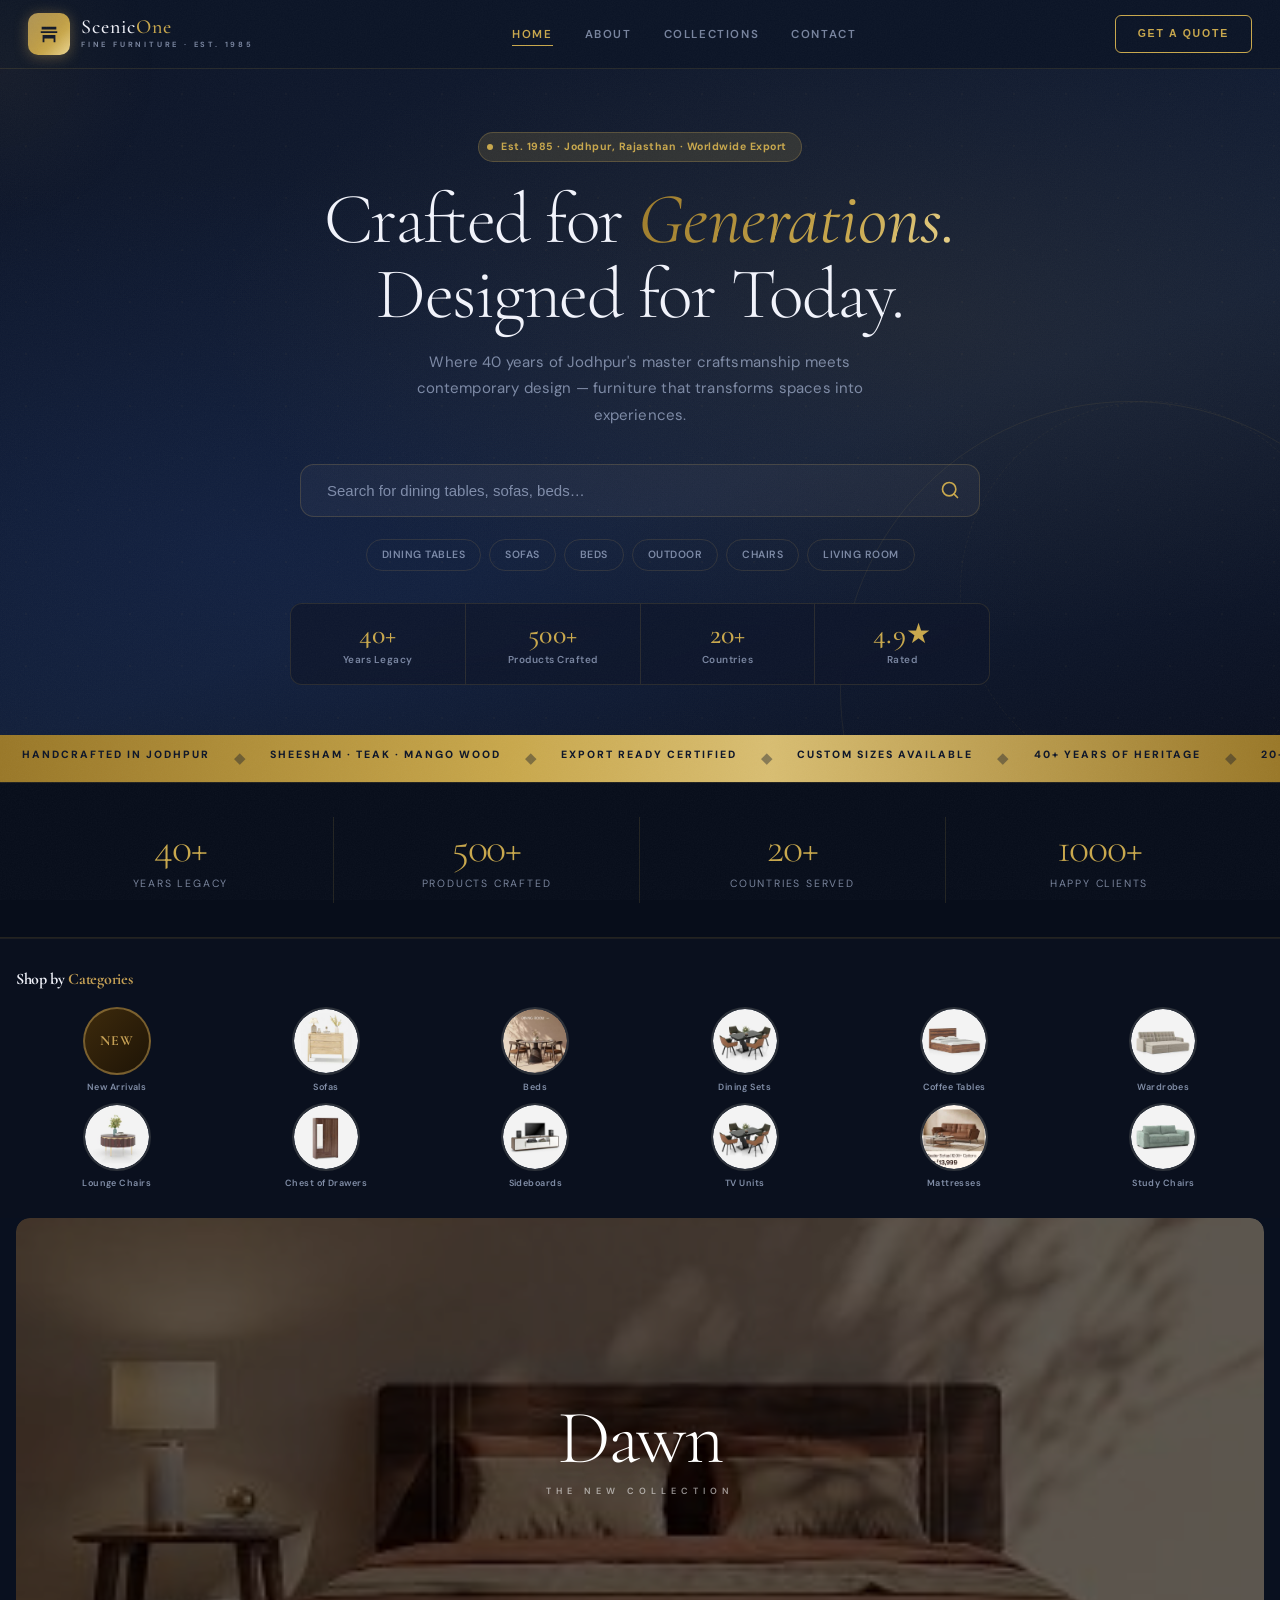
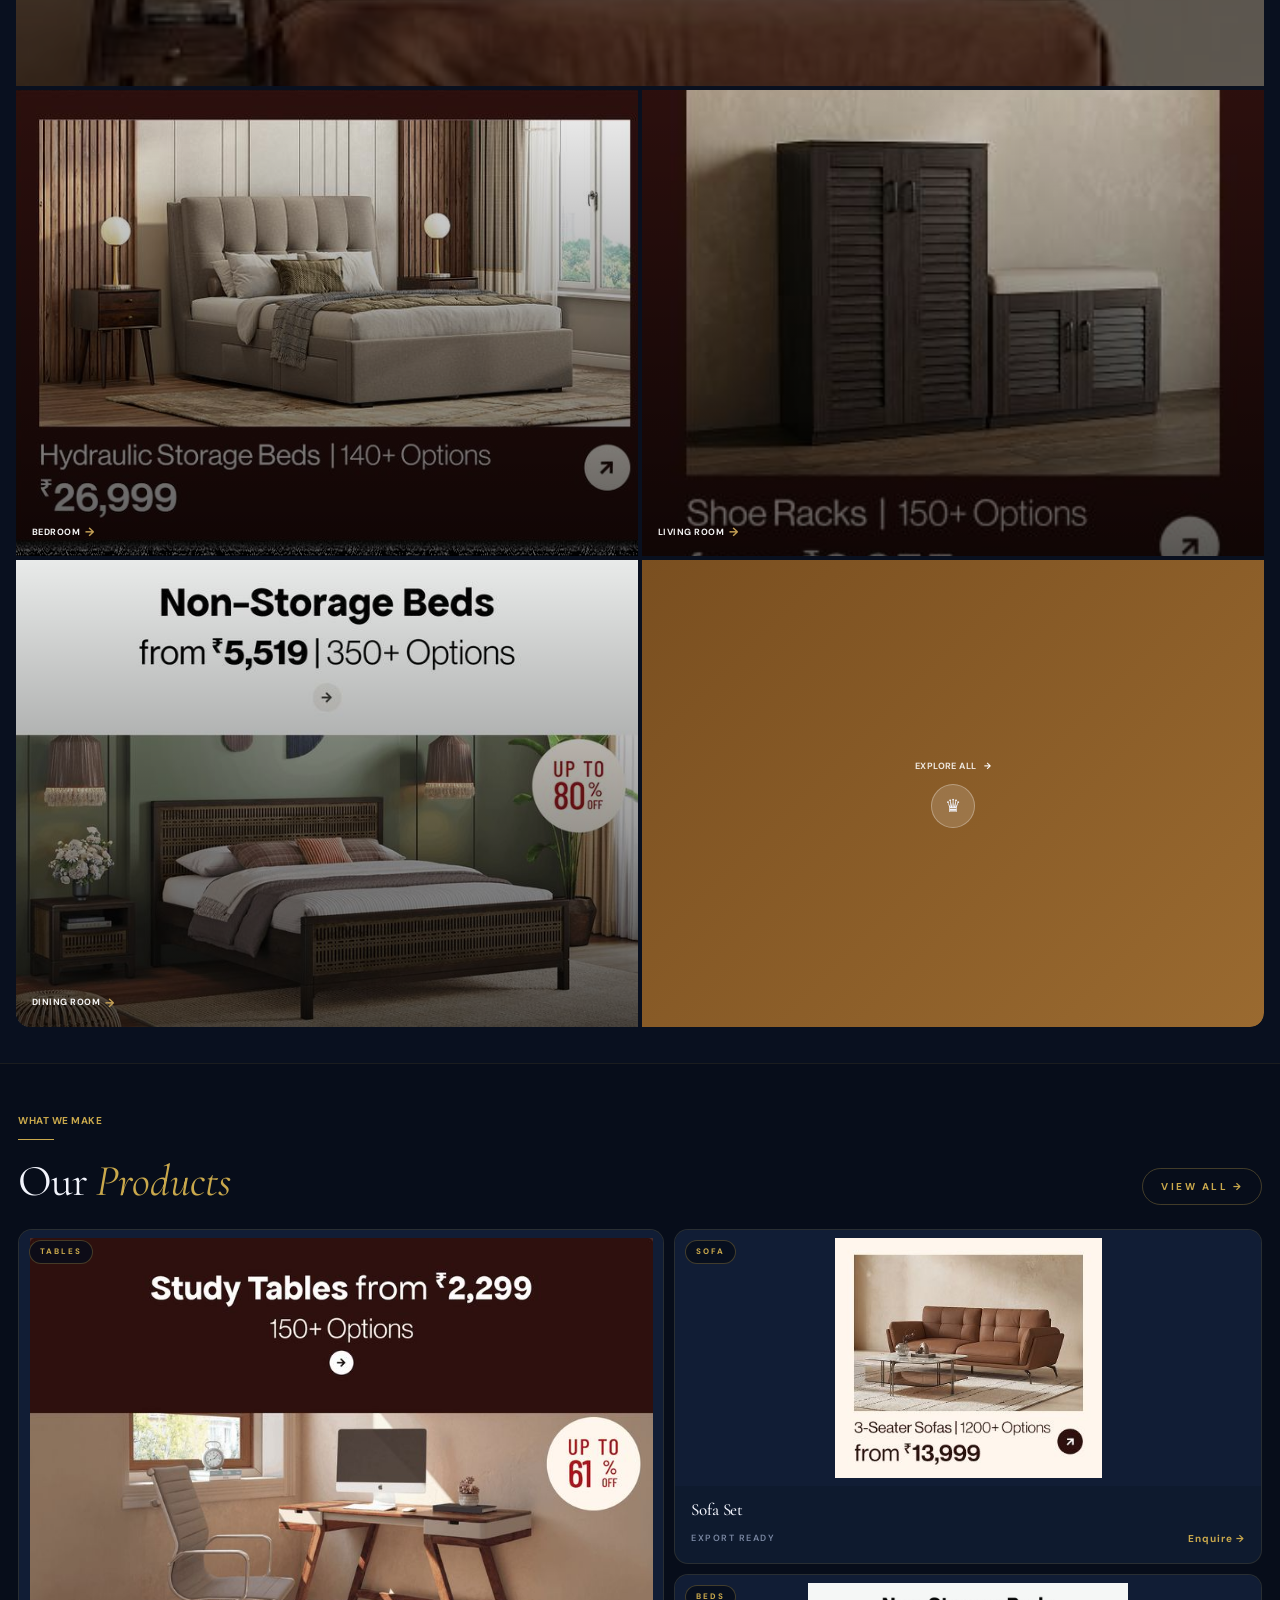
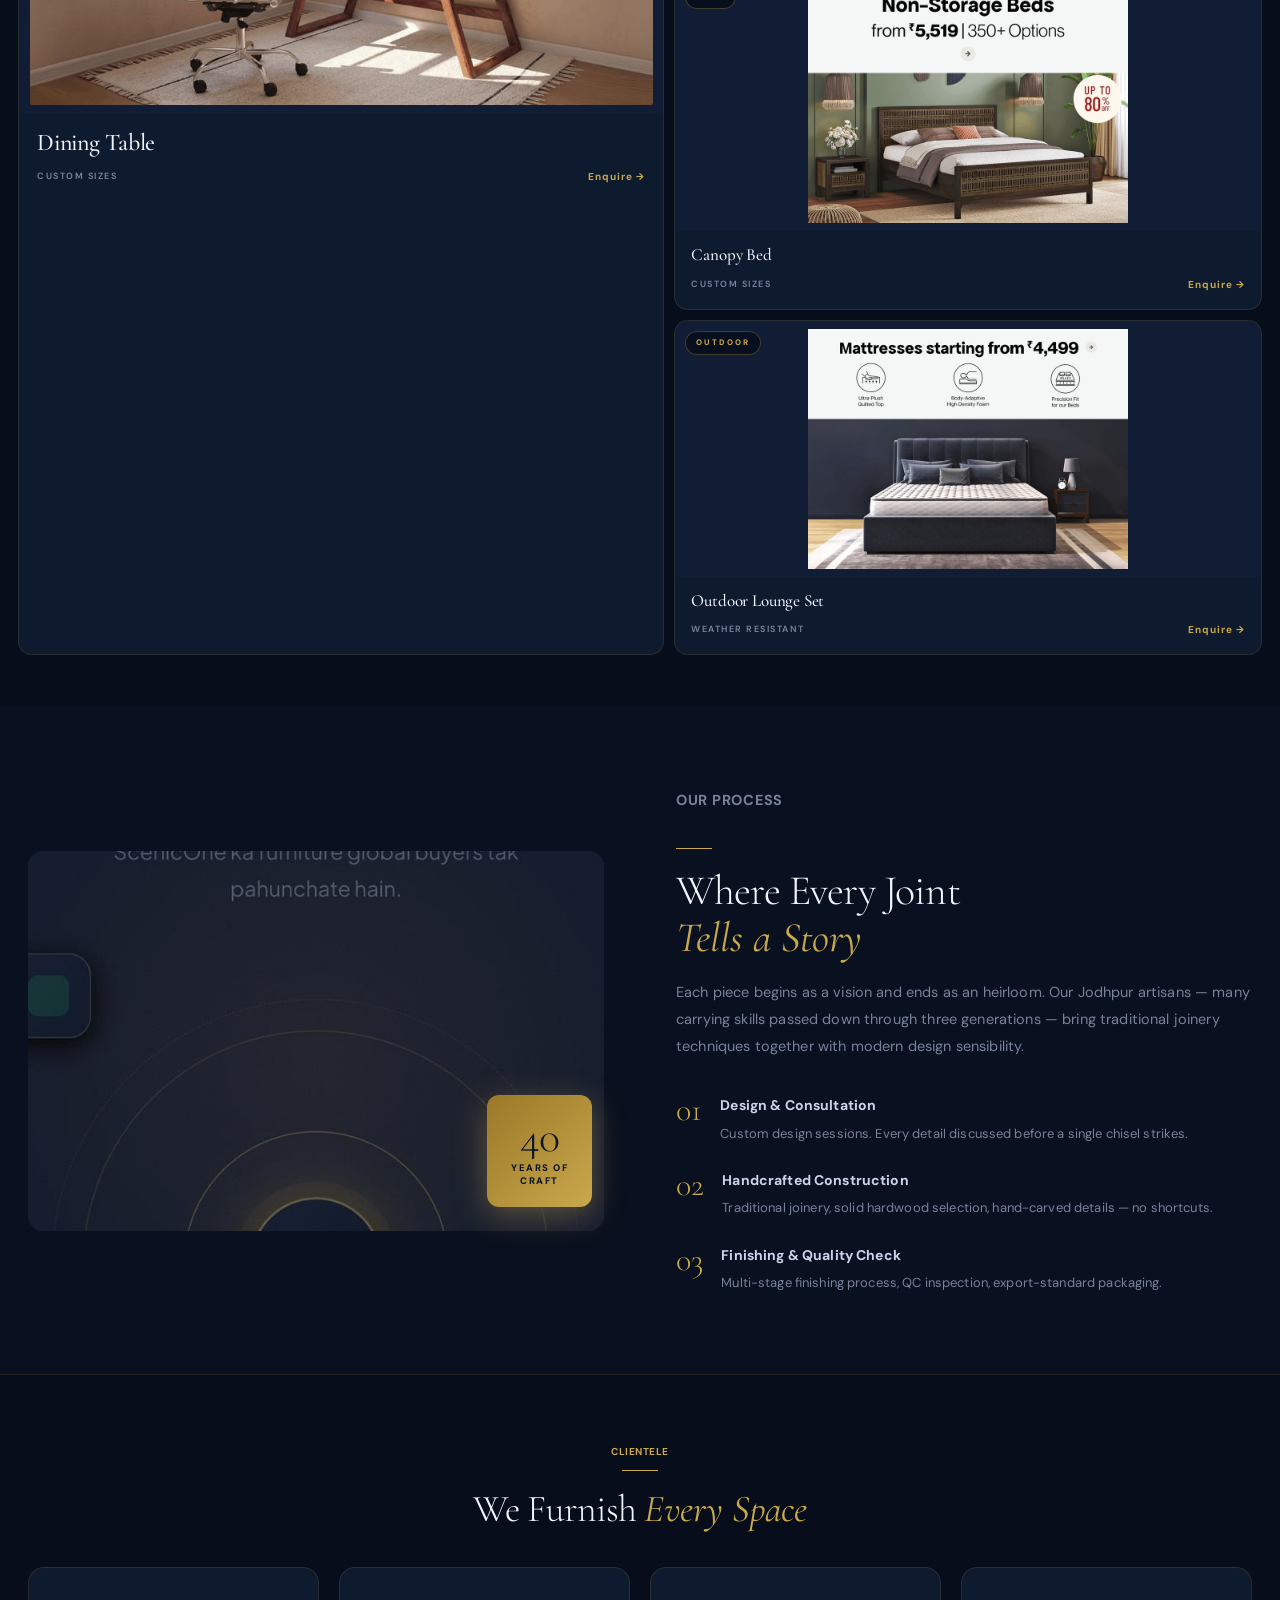
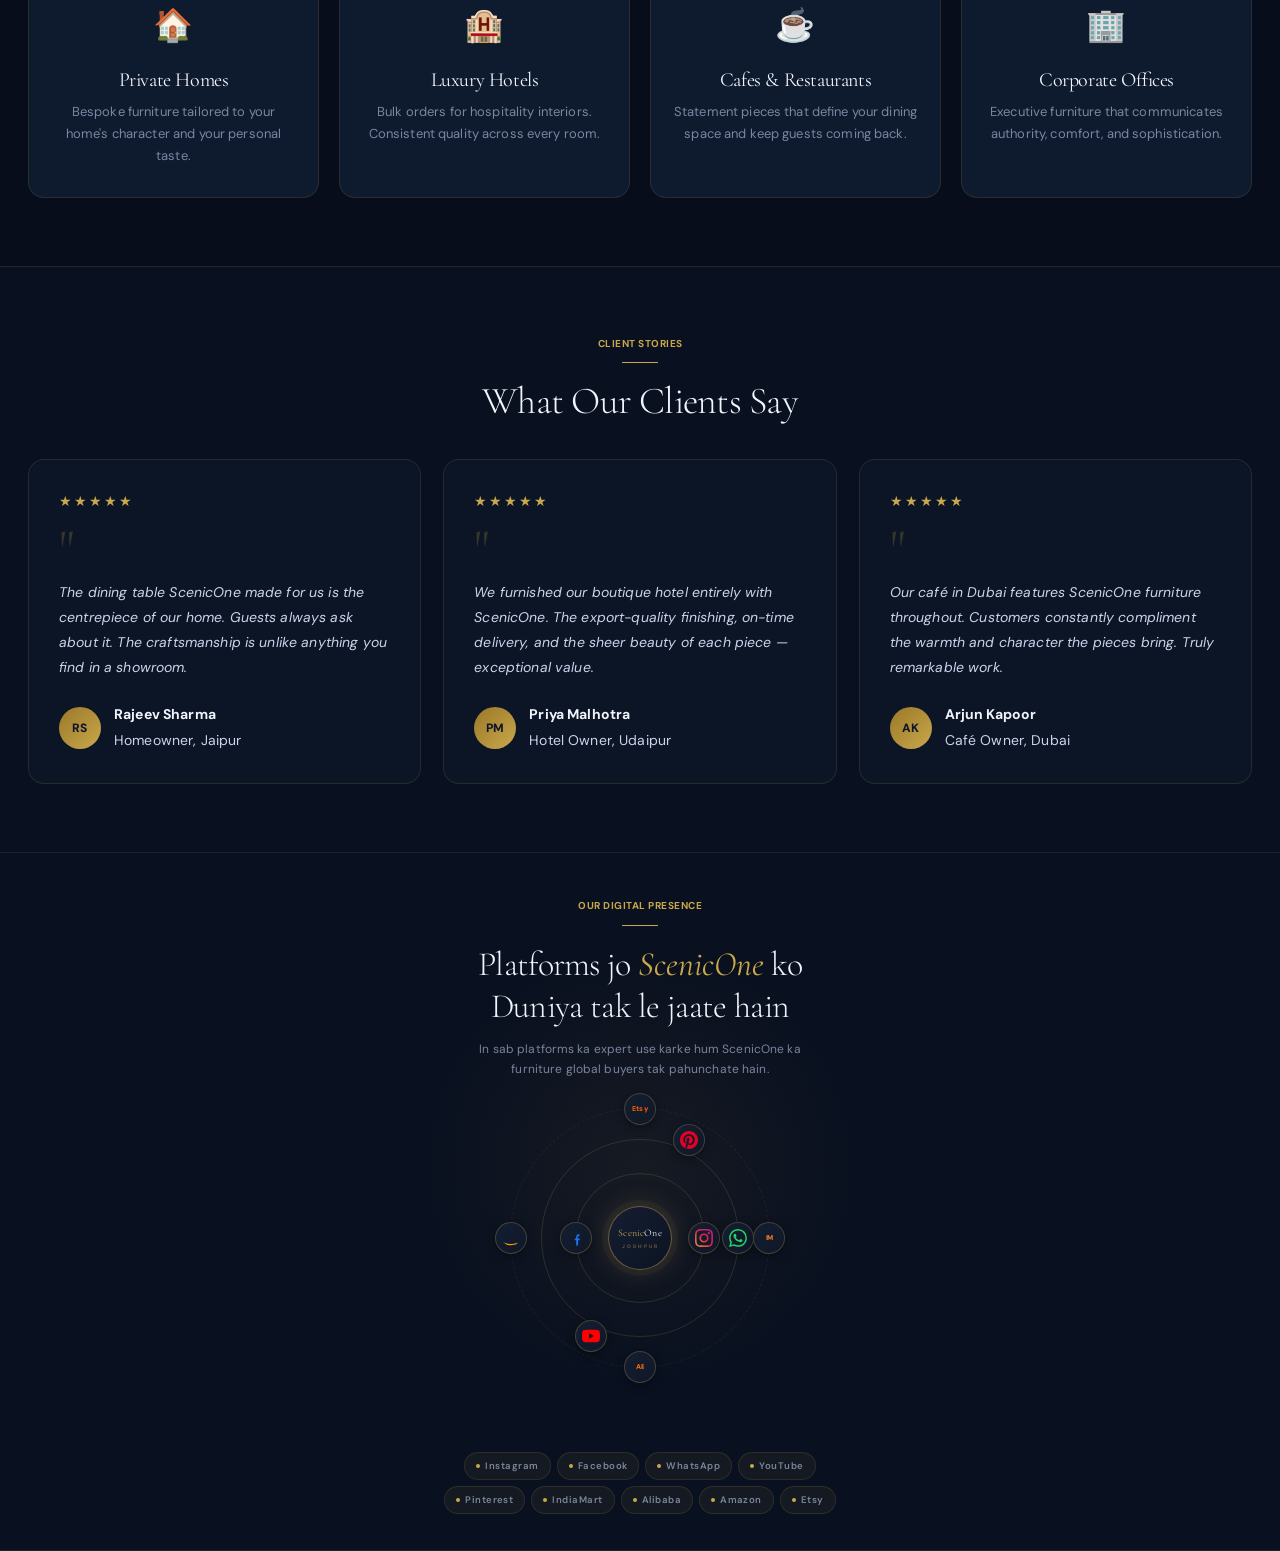
